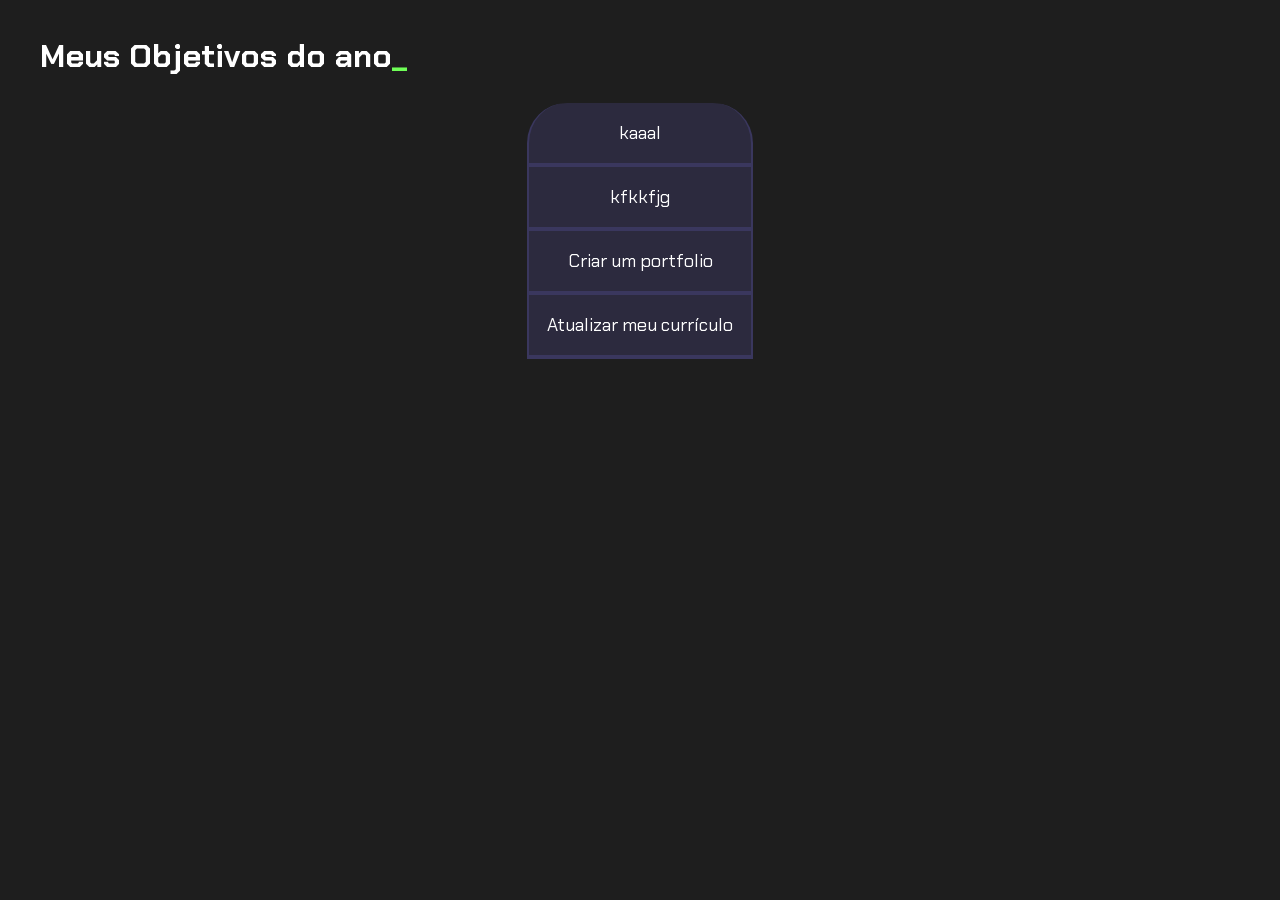
==== index.html @ e04c9065 "firste_commite" ====
<!DOCTYPE html>
<html lang="pt-br">

<head>
    <meta charset="UTF-8">
    <meta name="viewport" content="width=device-width, initial-scale=1.0">
    <title>Meus objetivos do ano</title>
    <link rel="stylesheet" href="style.css">
</head>

<body>
    <section class="conteudo-principal">
        <h2 class="titulo-principal">Meus Objetivos do ano<span>_</span></h2>
        <div class="botoes">
            <button class="botao">kaaal</button>
            <button class="botao">kfkkfjg</button>
            <button class="botao">Criar um portfolio</button>
            <button class="botao">Atualizar meu currículo</button>
        </div>
    </section>
</body>

</html>
---- style.css ----
@import url('https://fonts.googleapis.com/css2?family=Chakra+Petch:wght@400;700&display=swap');

:root {
    --cor-de-fundo: #1E1E1E;
    --verde: #6FFF57;
    --branco: #FFFFFF;
    --botao-ativo: #3A375E;
    --botao-inativo: rgba(58, 55, 94, 0.5);
    --texto-fundo: rgba(58, 55, 94, 0.3);
}

body {
    background-color: var(--cor-de-fundo);
    color: var(--branco);
    font-family: 'Chakra Petch', sans-serif;
}


.conteudo-principal {
    display: flex;
    flex-direction: column;
    justify-content: center;
    align-items: center;
    max-width: 1200px;
    width: 100%;
    margin: 0 auto;
}

.titulo-principal {
    text-align: left;
    width: 100%;
    font-size: 32px;
}

.titulo-principal span {
    color: var(--verde);
}

.botao {
    font-family: "Chakra Petch", sans-serif;
    background-color: var(--botao-inativo);
    color: var(--branco);
    display: flex;
    justify-content: center;
    padding: 1em;
    font-size: 18px;
    align-items: center;
    width: 100%;
    border-bottom: 4px solid var(--botao-ativo);
    border-left: 2px solid var(--botao-ativo);
    border-right: 2px solid var(--botao-ativo);
    border-top: none;
}

.botao:first-child {
    border-radius: 40px 40px 0 0;
}

.botoes {
    display: block;
}

@media screen and ( min-width: 768px) {
    .botoes {
        
    }
}
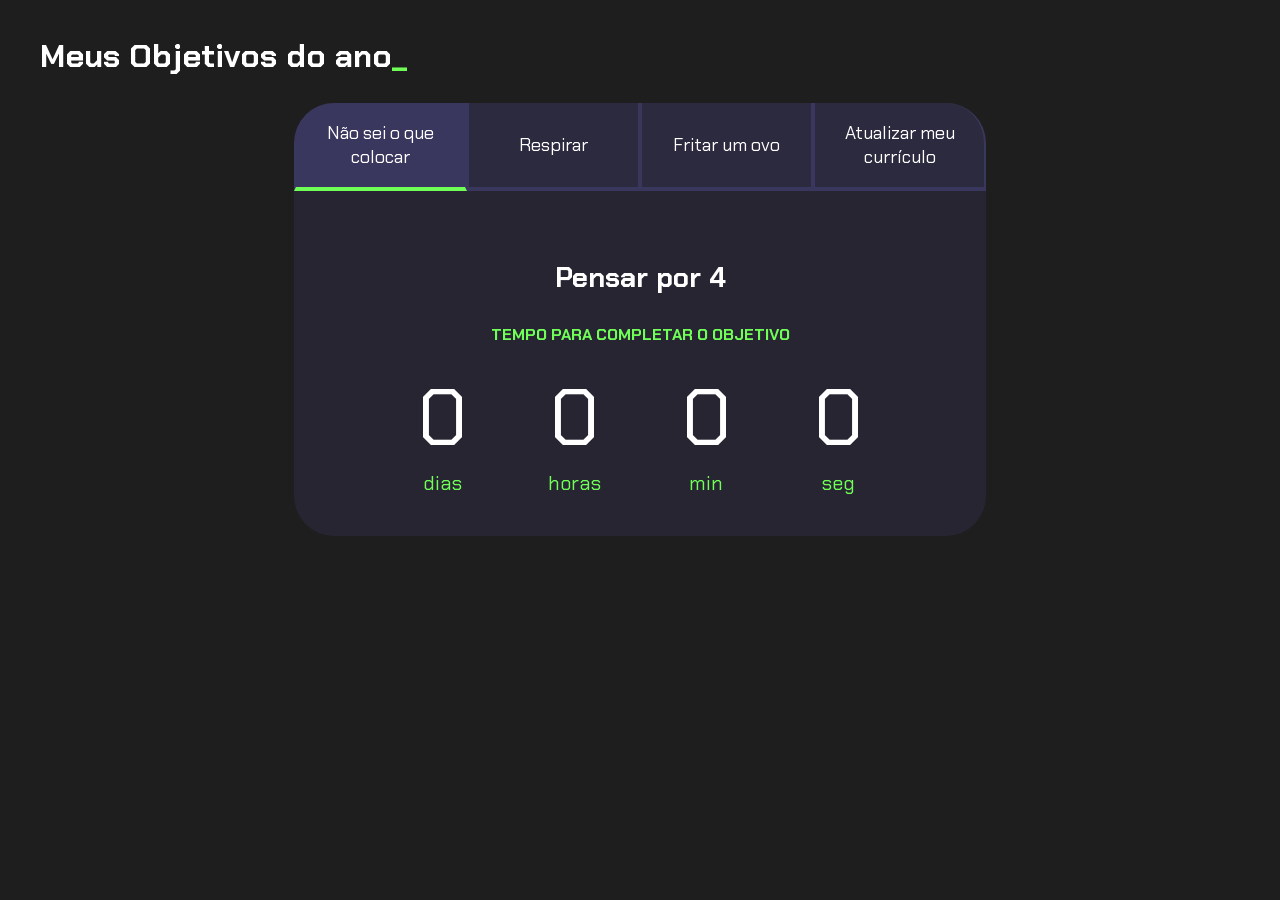
==== commit e79998b2: "11/08" ====
--- a/index.html
+++ b/index.html
@@ -11,13 +11,106 @@
 <body>
     <section class="conteudo-principal">
         <h2 class="titulo-principal">Meus Objetivos do ano<span>_</span></h2>
-        <div class="botoes">
-            <button class="botao">kaaal</button>
-            <button class="botao">kfkkfjg</button>
-            <button class="botao">Criar um portfolio</button>
-            <button class="botao">Atualizar meu currículo</button>
+        <div class="conteudo">
+            <div class="botoes">
+                <button class="botao ativo">Não sei o que colocar</button>
+                <button class="botao">Respirar</button>
+                <button class="botao">Fritar um ovo</button>
+                <button class="botao">Atualizar meu currículo</button>
+            </div>
+            <div class="abas-textos">
+                <div class="aba-conteudo ativo">
+                    <h3 class="aba-conteudo-titulo-principal">Pensar por 4</h3>
+                    <h4 class="aba-conteudo-titulo-secundario">Tempo para completar o objetivo</h4>
+                    <div class="contador">
+                        <div class="contador-digito">
+                            <p class="contador-digito-numero" id="dias0">7</p>
+                            <p class="contador-digito-texto">dias</p>
+                        </div>
+                        <div class="contador-digito">
+                            <p class="contador-digito-numero" id="horas0">7</p>
+                            <p class="contador-digito-texto">horas</p>
+                        </div>
+                        <div class="contador-digito">
+                            <p class="contador-digito-numero" id="min0">7</p>
+                            <p class="contador-digito-texto">min</p>
+                        </div>
+                        <div class="contador-digito">
+                            <p class="contador-digito-numero" id="seg0">7</p>
+                            <p class="contador-digito-texto">seg</p>
+                        </div>
+                    </div>
+                </div>
+                <div class="aba-conteudo">
+                    <h3 class="aba-conteudo-titulo-principal">Ver um vídeo de 2 horas</h3>
+                    <h4 class="aba-conteudo-titulo-secundario">Tempo para completar o objetivo</h4>
+                    <div class="contador">
+                        <div class="contador-digito">
+                            <p class="contador-digito-numero" id="dias1">7</p>
+                            <p class="contador-digito-texto">dias</p>
+                        </div>
+                        <div class="contador-digito">
+                            <p class="contador-digito-numero" id="horas1">7</p>
+                            <p class="contador-digito-texto">horas</p>
+                        </div>
+                        <div class="contador-digito">
+                            <p class="contador-digito-numero" id="min1">7</p>
+                            <p class="contador-digito-texto">min</p>
+                        </div>
+                        <div class="contador-digito">
+                            <p class="contador-digito-numero" id="seg1">7</p>
+                            <p class="contador-digito-texto">seg</p>
+                        </div>
+                    </div>
+                </div>
+                <div class="aba-conteudo">
+                    <h3 class="aba-conteudo-titulo-principal">Fazer um doutorado de culinaria</h3>
+                    <h4 class="aba-conteudo-titulo-secundario">Tempo para completar o objetivo</h4>
+                    <div class="contador">
+                        <div class="contador-digito">
+                            <p class="contador-digito-numero" id="dias2">7</p>
+                            <p class="contador-digito-texto">dias</p>
+                        </div>
+                        <div class="contador-digito">
+                            <p class="contador-digito-numero" id="horas2">7</p>
+                            <p class="contador-digito-texto">horas</p>
+                        </div>
+                        <div class="contador-digito">
+                            <p class="contador-digito-numero" id="min2">7</p>
+                            <p class="contador-digito-texto">min</p>
+                        </div>
+                        <div class="contador-digito">
+                            <p class="contador-digito-numero" id="seg2">7</p>
+                            <p class="contador-digito-texto">seg</p>
+                        </div>
+                    </div>
+                </div>
+                <div class="aba-conteudo">
+                    <h3 class="aba-conteudo-titulo-principal">Pagar alguém com uma coca para fazer para mim</h3>
+                    <h4 class="aba-conteudo-titulo-secundario">Tempo para completar o objetivo</h4>
+                    <div class="contador">
+                        <div class="contador-digito">
+                            <p class="contador-digito-numero" id="dias3">7</p>
+                            <p class="contador-digito-texto">dias</p>
+                        </div>
+                        <div class="contador-digito">
+                            <p class="contador-digito-numero" id="horas3">7</p>
+                            <p class="contador-digito-texto">horas</p>
+                        </div>
+                        <div class="contador-digito">
+                            <p class="contador-digito-numero" id="min3">7</p>
+                            <p class="contador-digito-texto">min</p>
+                        </div>
+                        <div class="contador-digito">
+                            <p class="contador-digito-numero" id="seg3">7</p>
+                            <p class="contador-digito-texto">seg</p>
+                        </div>
+                    </div>
+                </div>
+            </div>
         </div>
     </section>
+    <script src="main.js"></script>
 </body>
 
 </html>
--- a/style.css
+++ b/style.css
@@ -36,8 +36,9 @@
     color: var(--verde);
 }
 
+
 .botao {
-    font-family: "Chakra Petch", sans-serif;
+    font-family: 'Chakra Petch', sans-serif;
     background-color: var(--botao-inativo);
     color: var(--branco);
     display: flex;
@@ -60,8 +61,68 @@
     display: block;
 }
 
-@media screen and ( min-width: 768px) {
+.botao.ativo{
+    background-color: var(--botao-ativo);
+    border-bottom: 4px solid var(--verde);
+}
+
+.abas-textos{
+    background-color: var(--texto-fundo);
+    padding: 40px;
+    border-radius: 0 0 40px 40px;
+}
+.aba-conteudo.ativo{
+    display:block;
+}
+
+.aba-conteudo{
+    display: none;
+}
+
+.aba-conteudo-titulo-principal{
+    font-size: 28px;
+    text-align: center;
+}
+.aba-conteudo-titulo-secundario{
+    text-align: center;
+    color: var(--verde);
+    text-transform: uppercase;
+}
+
+.contador{
+    display:flex;
+    justify-content: center;
+    flex-wrap: wrap;
+}
+.contador-digito{
+    padding: 0 16px;
+    text-align: center;
+    min-width: 100px;
+}
+
+.contador-digito-numero{
+    font-size: 80px;
+    margin: 0;
+
+}
+
+.contador-digito-texto{
+    color: var(--verde);
+    font-size: 20px;
+    margin: 0;
+
+}
+
+@media screen and (min-width: 768px) {
     .botoes {
-        
+        display: flex;
+    }
+
+    .botao:first-child {
+        border-radius: 40px 0 0 0;
+    }
+
+    .botao:last-child {
+        border-radius: 0 40px 0 0;
     }
 }
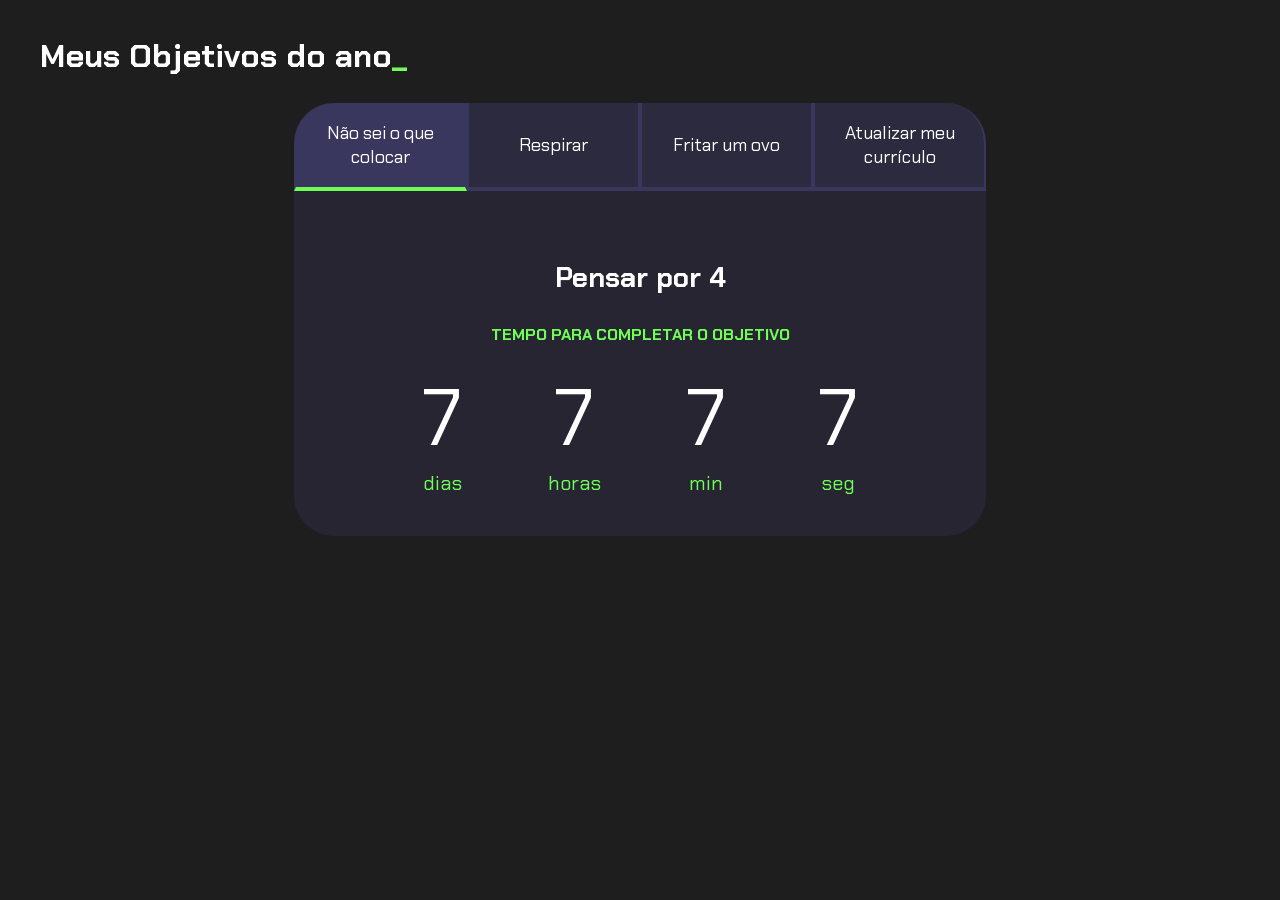
==== commit a56fcc5b: "Rename" ====
--- a/index.html
+++ b/index.html
@@ -113,4 +113,4 @@
     <script src="main.js"></script>
 </body>
 
-</html>+</html>
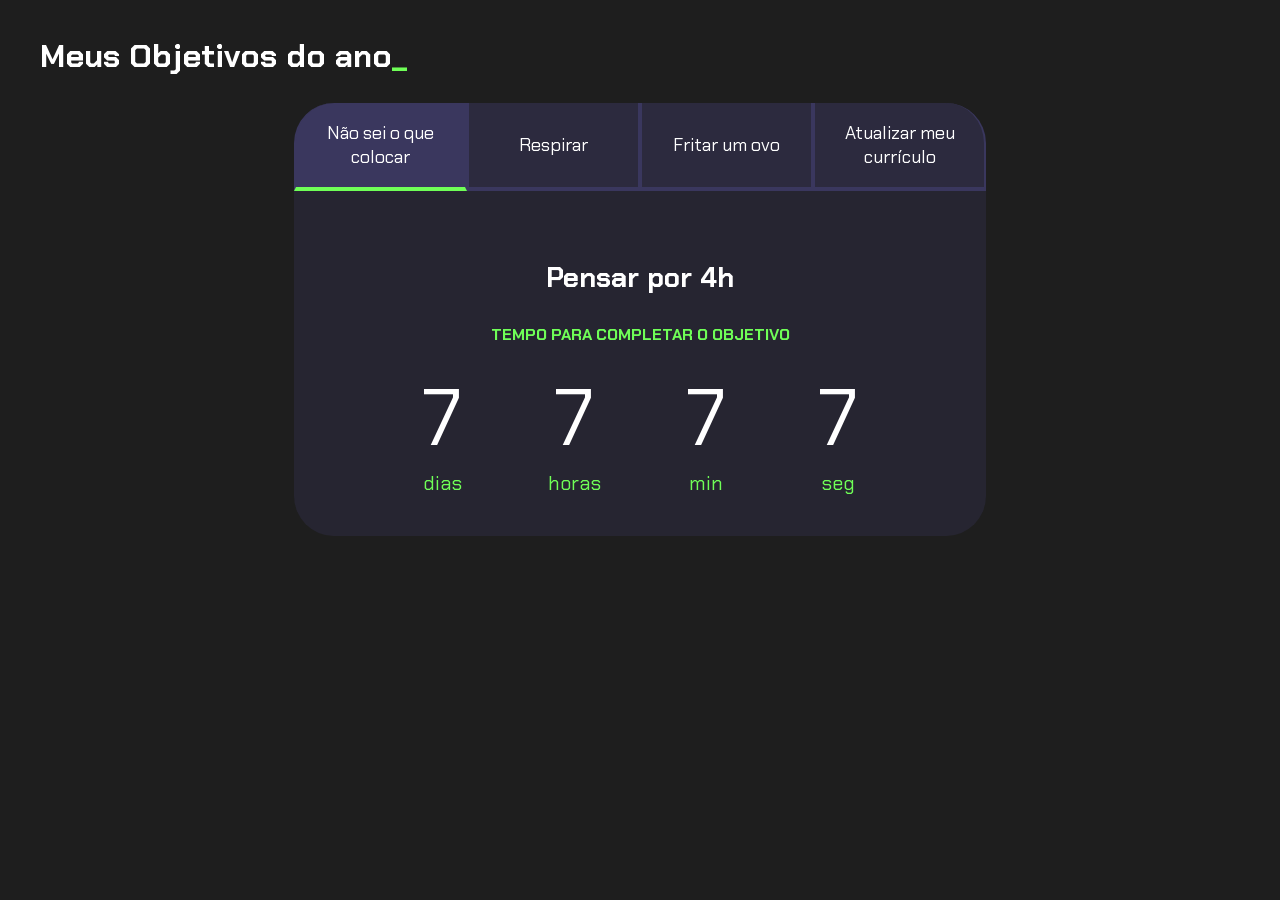
==== commit 754e75c2: "Rename" ====
--- a/index.html
+++ b/index.html
@@ -20,7 +20,7 @@
             </div>
             <div class="abas-textos">
                 <div class="aba-conteudo ativo">
-                    <h3 class="aba-conteudo-titulo-principal">Pensar por 4</h3>
+                    <h3 class="aba-conteudo-titulo-principal">Pensar por 4h</h3>
                     <h4 class="aba-conteudo-titulo-secundario">Tempo para completar o objetivo</h4>
                     <div class="contador">
                         <div class="contador-digito">
